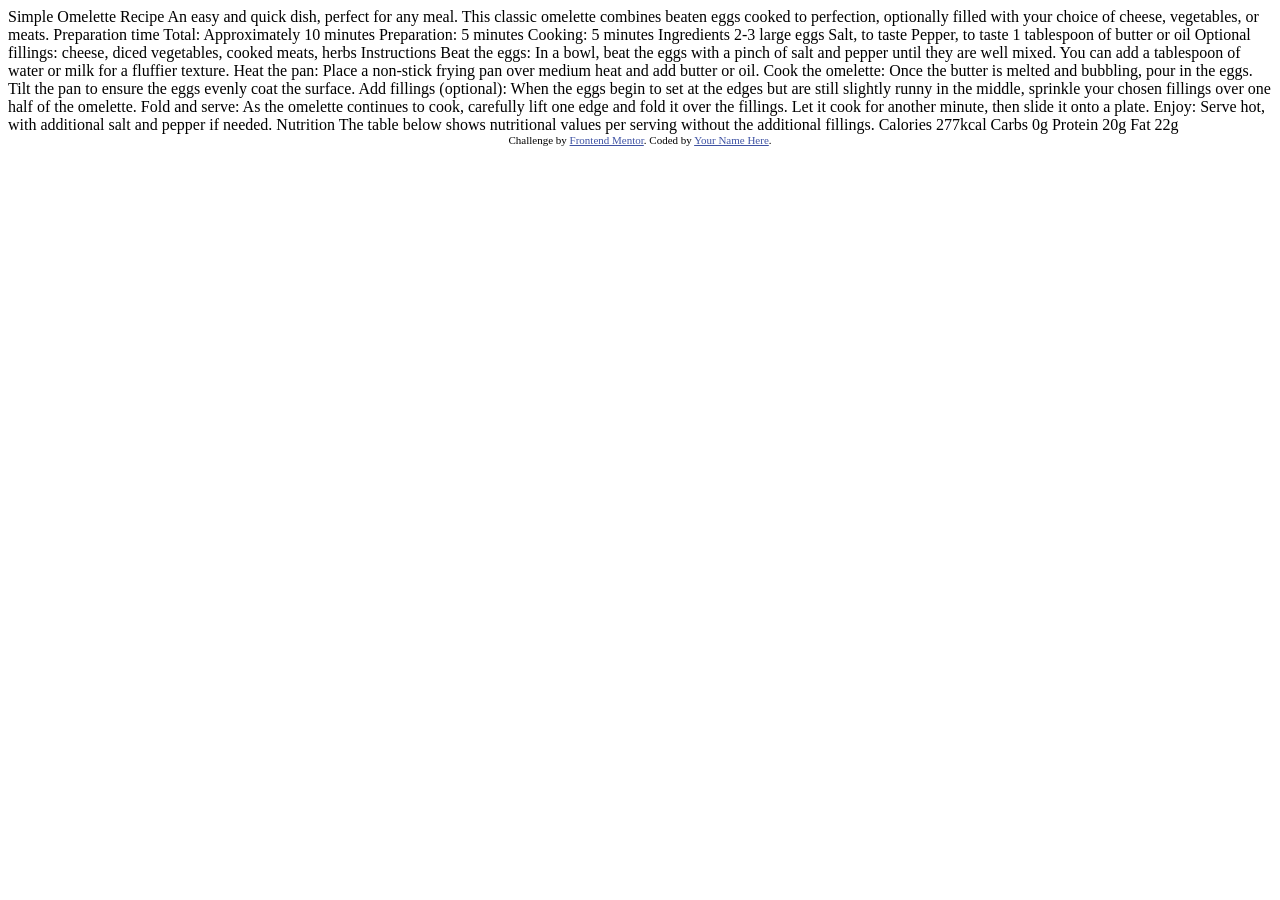
==== recipe-page-main/index.html @ 258cedab "att" ====
<!DOCTYPE html>
<html lang="en">
<head>
  <meta charset="UTF-8">
  <meta name="viewport" content="width=device-width, initial-scale=1.0"> <!-- displays site properly based on user's device -->

  <link rel="icon" type="image/png" sizes="32x32" href="./assets/images/favicon-32x32.png">
  
  <title>Frontend Mentor | Recipe page</title>

  <!-- Feel free to remove these styles or customise in your own stylesheet 👍 -->
  <style>
    .attribution { font-size: 0.6875rem; text-align: center; }
    .attribution a { color: hsl(228, 45%, 44%); }
  </style>
</head>
<body>

  Simple Omelette Recipe

  An easy and quick dish, perfect for any meal. This classic omelette combines beaten eggs cooked 
  to perfection, optionally filled with your choice of cheese, vegetables, or meats.

  Preparation time

  Total: Approximately 10 minutes
  Preparation: 5 minutes
  Cooking: 5 minutes

  Ingredients

  2-3 large eggs
  Salt, to taste
  Pepper, to taste
  1 tablespoon of butter or oil
  Optional fillings: cheese, diced vegetables, cooked meats, herbs

  Instructions

  Beat the eggs: In a bowl, beat the eggs with a pinch of salt and pepper until they are well mixed. 
  You can add a tablespoon of water or milk for a fluffier texture.

  Heat the pan: Place a non-stick frying pan over medium heat and add butter or oil.

  Cook the omelette: Once the butter is melted and bubbling, pour in the eggs. Tilt the pan to ensure 
  the eggs evenly coat the surface.

  Add fillings (optional): When the eggs begin to set at the edges but are still slightly runny in the 
  middle, sprinkle your chosen fillings over one half of the omelette.

  Fold and serve: As the omelette continues to cook, carefully lift one edge and fold it over the 
  fillings. Let it cook for another minute, then slide it onto a plate.

  Enjoy: Serve hot, with additional salt and pepper if needed.

  Nutrition

  The table below shows nutritional values per serving without the additional fillings.

  Calories
  277kcal

  Carbs
  0g

  Protein
  20g

  Fat
  22g
  
  <footer class="attribution">
    Challenge by <a href="https://www.frontendmentor.io?ref=challenge">Frontend Mentor</a>. 
    Coded by <a href="#">Your Name Here</a>.
  </footer>
</body>
</html>
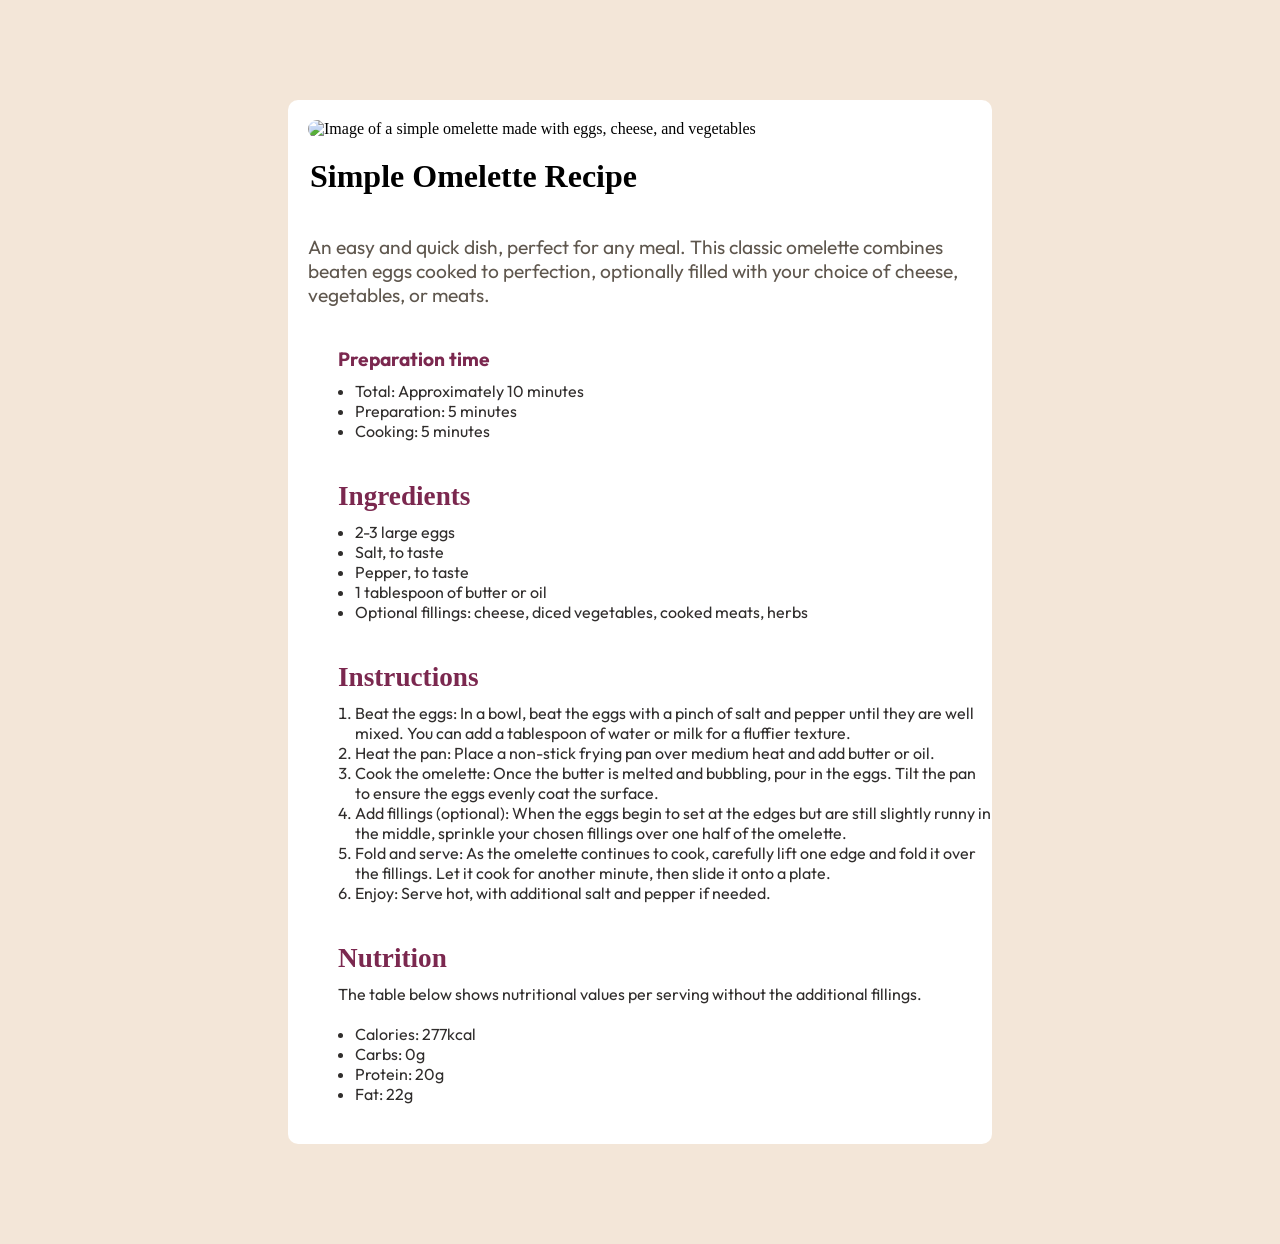
==== commit 719e7c38: "att" ====
--- a/recipe-page-main/index.html
+++ b/recipe-page-main/index.html
@@ -4,74 +4,80 @@
   <meta charset="UTF-8">
   <meta name="viewport" content="width=device-width, initial-scale=1.0"> <!-- displays site properly based on user's device -->
 
-  <link rel="icon" type="image/png" sizes="32x32" href="./assets/images/favicon-32x32.png">
+  <link 
+  rel="icon" 
+  type="image/png" 
+  sizes="32x32" 
+  href="./assets/images/favicon-32x32.png">
   
+  <link rel="preconnect" href="https://fonts.googleapis.com">
+  <link rel="preconnect" href="https://fonts.gstatic.com" crossorigin>
+  <link href="https://fonts.googleapis.com/css2?family=Outfit:wght@100..900&family=Young+Serif&display=swap" rel="stylesheet">
+
+  <link rel="stylesheet" href="./style.css">
+
   <title>Frontend Mentor | Recipe page</title>
 
-  <!-- Feel free to remove these styles or customise in your own stylesheet 👍 -->
-  <style>
-    .attribution { font-size: 0.6875rem; text-align: center; }
-    .attribution a { color: hsl(228, 45%, 44%); }
-  </style>
 </head>
+
 <body>
+<div class="card">
+  <img src="./assets/images/image-omelette.jpeg" alt="Image of a simple omelette made with eggs, cheese, and vegetables" class="card-image">
 
-  Simple Omelette Recipe
+  <h1 class="card-title"> Simple Omelette Recipe </h1>
 
-  An easy and quick dish, perfect for any meal. This classic omelette combines beaten eggs cooked 
-  to perfection, optionally filled with your choice of cheese, vegetables, or meats.
+  <p class="explanation">An easy and quick dish, perfect for any meal. This classic omelette combines beaten eggs cooked 
+  to perfection, optionally filled with your choice of cheese, vegetables, or meats.</p>
+  
+  <h3 class="preparation-title">Preparation time</h3>
+<ul class="preparation-list">
+  <li>Total: Approximately 10 minutes</li>
+  <li>Preparation: 5 minutes</li>
+  <li>Cooking: 5 minutes</li>
+</ul>
 
-  Preparation time
+  <h2>Ingredients</h2>
+  
+<ul class="ingredients-list">
+  <li>2-3 large eggs</li>
+  <li>Salt, to taste</li>
+  <li>Pepper, to taste</li>
+  <li>1 tablespoon of butter or oil</li>
+  <li>Optional fillings: cheese, diced vegetables, cooked meats, herbs</li>
+</ul>
 
-  Total: Approximately 10 minutes
-  Preparation: 5 minutes
-  Cooking: 5 minutes
+  <h2>Instructions</h2>
 
-  Ingredients
+  <ol class="instructions-list">
+  <li class="instruction">Beat the eggs: In a bowl, beat the eggs with a pinch of salt and pepper until they are well mixed. 
+  You can add a tablespoon of water or milk for a fluffier texture.</li>
 
-  2-3 large eggs
-  Salt, to taste
-  Pepper, to taste
-  1 tablespoon of butter or oil
-  Optional fillings: cheese, diced vegetables, cooked meats, herbs
+  <li class="instruction">Heat the pan: Place a non-stick frying pan over medium heat and add butter or oil.</li>
 
-  Instructions
+  <li class="instruction">Cook the omelette: Once the butter is melted and bubbling, pour in the eggs. Tilt the pan to ensure 
+  the eggs evenly coat the surface.</li>
 
-  Beat the eggs: In a bowl, beat the eggs with a pinch of salt and pepper until they are well mixed. 
-  You can add a tablespoon of water or milk for a fluffier texture.
+  <li class="instruction">Add fillings (optional): When the eggs begin to set at the edges but are still slightly runny in the 
+  middle, sprinkle your chosen fillings over one half of the omelette.</li>
 
-  Heat the pan: Place a non-stick frying pan over medium heat and add butter or oil.
+  <li class="instruction">Fold and serve: As the omelette continues to cook, carefully lift one edge and fold it over the 
+  fillings. Let it cook for another minute, then slide it onto a plate.</li>
 
-  Cook the omelette: Once the butter is melted and bubbling, pour in the eggs. Tilt the pan to ensure 
-  the eggs evenly coat the surface.
+  <li class="instruction"> Enjoy: Serve hot, with additional salt and pepper if needed.</li>
+</ol>
 
-  Add fillings (optional): When the eggs begin to set at the edges but are still slightly runny in the 
-  middle, sprinkle your chosen fillings over one half of the omelette.
+ <h2> Nutrition </h2>
 
-  Fold and serve: As the omelette continues to cook, carefully lift one edge and fold it over the 
-  fillings. Let it cook for another minute, then slide it onto a plate.
+  <p>The table below shows nutritional values per serving without the additional fillings.</p>
+<ul class="nutrition-list">
+  <li>Calories: 277kcal</li>
+  <li>Carbs: 0g</li>
+  <li>Protein: 20g</li>
+  <li>Fat: 22g</li>
 
-  Enjoy: Serve hot, with additional salt and pepper if needed.
-
-  Nutrition
-
-  The table below shows nutritional values per serving without the additional fillings.
-
-  Calories
-  277kcal
-
-  Carbs
-  0g
-
-  Protein
-  20g
-
-  Fat
-  22g
+</div>
+ 
   
-  <footer class="attribution">
-    Challenge by <a href="https://www.frontendmentor.io?ref=challenge">Frontend Mentor</a>. 
-    Coded by <a href="#">Your Name Here</a>.
-  </footer>
+  
 </body>
 </html>
--- a/recipe-page-main/style.css
+++ b/recipe-page-main/style.css
@@ -0,0 +1,114 @@
+* {
+  margin: 0;
+  padding: 0;
+}
+
+body {
+  background-color: hsl(30, 54%, 90%) ;
+}
+
+.card {
+  margin: 100px auto;
+  border-radius: 10px;
+  flex-direction: column;
+  background-color: hsl(0, 0%, 100%);
+  width: 55%;
+  height: auto;
+  border-radius: 10px;
+}
+
+
+.card-image {
+  max-width: 90%;
+  height: auto;
+  display: block;
+  justify-content: auto;
+  border-radius: 30px;
+  padding: 20px;
+    
+}   
+
+.card-title {
+    font-family: 'young-seriff';
+  font-size: 2rem;
+  font-weight: 700;
+  padding-left: 22px;
+  padding-bottom: 40px;
+}
+
+.explanation {
+    font-family: 'outfit';
+    color: hsl(30, 10%, 34%) ;
+  font-size: 1.2rem;
+  justify-content: center;
+  padding-left: 20px;
+  padding-right: 20px;
+  padding-bottom: 40px;
+}
+
+.preparation-title {
+  font-family: 'outfit';
+  color: hsl(332, 51%, 32%) ;
+  font-size: 1.2rem;
+  justify-content: center;
+  padding-left: 50px;
+  padding-bottom: 10px;
+}
+
+.preparation-list {
+  font-family: 'outfit';
+  color: hsl(24, 5%, 18%);
+  font-size: 1rem;
+  justify-content: center;
+  padding-left: 67px;
+  padding-bottom: 40px;
+}
+
+h2 {
+  font-family: 'young-seriff';
+  color: hsl(332, 51%, 32%) ;
+  font-size: 1.7rem;
+  justify-content: center;
+  padding-left: 50px;
+  padding-bottom: 10px;
+}
+
+.ingredients-list {
+  font-family: 'outfit';
+  color: hsl(24, 5%, 18%);
+  font-size: 1rem;
+  justify-content: center;
+  padding-left: 67px;
+  padding-bottom: 40px;
+}
+
+
+.instructions-list {
+  font-family: 'outfit';
+  color: hsl(24, 5%, 18%);
+  font-size: 1rem;
+  justify-content: center;
+  padding-left: 67px;
+  padding-bottom: 40px;
+}
+
+p {
+  font-family: 'outfit';
+  color: hsl(24, 5%, 18%);
+  font-size: 1rem;
+  justify-content: center;
+  padding-left: 50px;
+  padding-right: 20px;
+  padding-bottom: 20px;
+}
+
+
+.nutrition-list {
+  font-family: 'outfit';
+  color: hsl(24, 5%, 18%);
+  font-size: 1rem;
+  justify-content: center;
+  padding-left: 67px;
+  padding-bottom: 40px;
+}
+
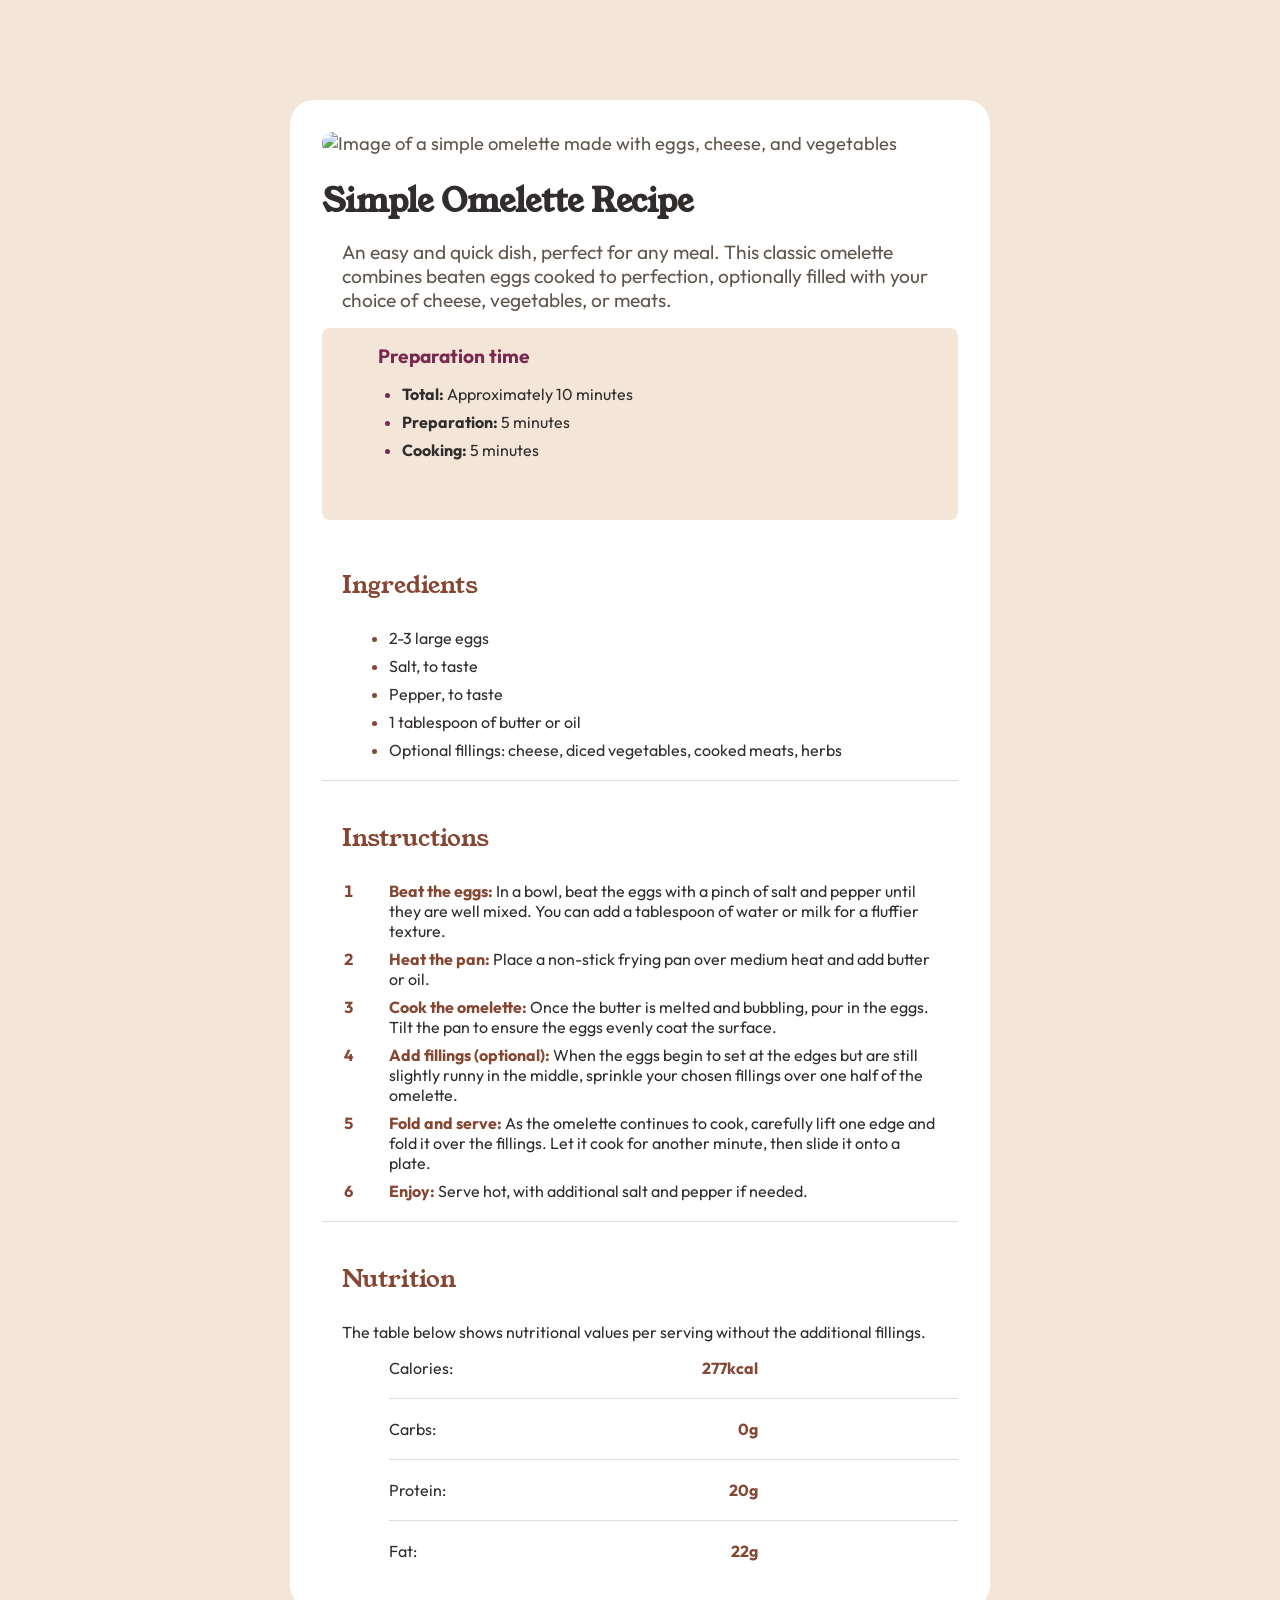
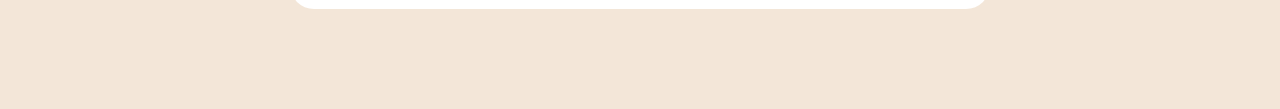
==== commit 2c8bb7d3: "att" ====
--- a/recipe-page-main/index.html
+++ b/recipe-page-main/index.html
@@ -10,9 +10,10 @@
   sizes="32x32" 
   href="./assets/images/favicon-32x32.png">
   
-  <link rel="preconnect" href="https://fonts.googleapis.com">
-  <link rel="preconnect" href="https://fonts.gstatic.com" crossorigin>
-  <link href="https://fonts.googleapis.com/css2?family=Outfit:wght@100..900&family=Young+Serif&display=swap" rel="stylesheet">
+<link rel="preconnect" href="https://fonts.googleapis.com">
+<link rel="preconnect" href="https://fonts.gstatic.com" crossorigin>
+<link href="https://fonts.googleapis.com/css2?family=Outfit:wght@100..900&family=Young+Serif&display=swap" rel="stylesheet">
+
 
   <link rel="stylesheet" href="./style.css">
 
@@ -24,17 +25,20 @@
 <div class="card">
   <img src="./assets/images/image-omelette.jpeg" alt="Image of a simple omelette made with eggs, cheese, and vegetables" class="card-image">
 
-  <h1 class="card-title"> Simple Omelette Recipe </h1>
+  <h1> Simple Omelette Recipe </h1>
 
   <p class="explanation">An easy and quick dish, perfect for any meal. This classic omelette combines beaten eggs cooked 
   to perfection, optionally filled with your choice of cheese, vegetables, or meats.</p>
-  
+ 
+<div class="preparation-container">
   <h3 class="preparation-title">Preparation time</h3>
-<ul class="preparation-list">
-  <li>Total: Approximately 10 minutes</li>
-  <li>Preparation: 5 minutes</li>
-  <li>Cooking: 5 minutes</li>
+  <ul class="preparation-list">
+  <li class="p-list-item"><strong>Total:
+</strong> Approximately 10 minutes</li>
+  <li class="p-list-item"><strong>Preparation:</strong> 5 minutes</li>
+  <li class="p-list-item"><strong>Cooking:</strong> 5 minutes</li>
 </ul>
+</div>
 
   <h2>Ingredients</h2>
   
@@ -46,38 +50,42 @@
   <li>Optional fillings: cheese, diced vegetables, cooked meats, herbs</li>
 </ul>
 
-  <h2>Instructions</h2>
+<hr>
+<h2>Instructions</h2>
 
   <ol class="instructions-list">
-  <li class="instruction">Beat the eggs: In a bowl, beat the eggs with a pinch of salt and pepper until they are well mixed. 
+  <li class="instruction"><strong>Beat the eggs:</strong> In a bowl, beat the eggs with a pinch of salt and pepper until they are well mixed. 
   You can add a tablespoon of water or milk for a fluffier texture.</li>
 
-  <li class="instruction">Heat the pan: Place a non-stick frying pan over medium heat and add butter or oil.</li>
+  <li class="instruction"><strong>Heat the pan:</strong> Place a non-stick frying pan over medium heat and add butter or oil.</li>
 
-  <li class="instruction">Cook the omelette: Once the butter is melted and bubbling, pour in the eggs. Tilt the pan to ensure 
+  <li class="instruction"><strong>Cook the omelette:</strong> Once the butter is melted and bubbling, pour in the eggs. Tilt the pan to ensure 
   the eggs evenly coat the surface.</li>
 
-  <li class="instruction">Add fillings (optional): When the eggs begin to set at the edges but are still slightly runny in the 
+  <li class="instruction"><strong>Add fillings (optional):</strong> When the eggs begin to set at the edges but are still slightly runny in the 
   middle, sprinkle your chosen fillings over one half of the omelette.</li>
 
-  <li class="instruction">Fold and serve: As the omelette continues to cook, carefully lift one edge and fold it over the 
+  <li class="instruction"><strong>Fold and serve:</strong> As the omelette continues to cook, carefully lift one edge and fold it over the 
   fillings. Let it cook for another minute, then slide it onto a plate.</li>
 
-  <li class="instruction"> Enjoy: Serve hot, with additional salt and pepper if needed.</li>
-</ol>
+  <li class="instruction"><strong>Enjoy:</strong> Serve hot, with additional salt and pepper if needed.</li>
+</ol> 
 
+
+<hr>
  <h2> Nutrition </h2>
 
   <p>The table below shows nutritional values per serving without the additional fillings.</p>
 <ul class="nutrition-list">
-  <li>Calories: 277kcal</li>
-  <li>Carbs: 0g</li>
-  <li>Protein: 20g</li>
-  <li>Fat: 22g</li>
+  <li>Calories: <strong>277kcal</strong></li>
+  <hr>
+  <li>Carbs: <strong>0g</strong></li>
+  <hr>
+  <li>Protein: <strong>20g</strong></li>
+  <hr>
+  <li>Fat: <strong>22g</strong></li>
 
 </div>
  
-  
-  
 </body>
 </html>
--- a/recipe-page-main/style.css
+++ b/recipe-page-main/style.css
@@ -1,114 +1,178 @@
-* {
-  margin: 0;
-  padding: 0;
+*{
+    border: 0;
+    margin: 0;
+    padding: 0;
+    box-sizing: border-box;
 }
 
 body {
+  display: flex;
   background-color: hsl(30, 54%, 90%) ;
 }
 
 .card {
+  max-width: 700px;
+  background-color:white;
+  padding: 32px;
   margin: 100px auto;
-  border-radius: 10px;
-  flex-direction: column;
-  background-color: hsl(0, 0%, 100%);
-  width: 55%;
-  height: auto;
-  border-radius: 10px;
+  border-radius: 1.5rem;
+  font-family: "Outfit";
+  font-size: 1.15rem;
+  color: hsl(30, 10%, 34%) ;
 }
 
 
 .card-image {
-  max-width: 90%;
+  width: 100%;
   height: auto;
-  display: block;
+  border-radius: 1.5rem;
+  display: flex;
   justify-content: auto;
-  border-radius: 30px;
-  padding: 20px;
-    
+  margin-bottom: 1.5rem;
 }   
 
-.card-title {
-    font-family: 'young-seriff';
-  font-size: 2rem;
-  font-weight: 700;
-  padding-left: 22px;
-  padding-bottom: 40px;
+hr {
+  border: 0;                
+  height: 1px;              
+  background-color: #ddd;   
+  margin: 20px 0;           
+}
+
+
+h1,h2 {
+  font-family:"Young Serif";
+  margin-bottom: 1rem;
+  font-size: 1.5rem;
+  justify-content: center;
+}
+
+h1{ 
+ font-size: 2rem;
+ font-weight: 600;
+ color: hsl(24, 5%, 18%) ;
+
+}
+
+h2 {
+  font-family: "Young Serif";
+  font-weight: 500;
+  color: hsl(14, 45%, 36%);
+  justify-content: center;
+  padding-top: 20px;
+  padding-left: 20px;
+  padding-bottom: 10px;
+}
+
+ul, ol, li, p{
+    margin-bottom: 0.5rem;
+    font-family: "Outfit";
+}
+
+ul, ol, p {
+    margin-bottom: 1rem;
 }
 
 .explanation {
-    font-family: 'outfit';
-    color: hsl(30, 10%, 34%) ;
+  font-family: "Outfit";
+  color: hsl(30, 10%, 34%) ;
   font-size: 1.2rem;
-  justify-content: center;
-  padding-left: 20px;
-  padding-right: 20px;
-  padding-bottom: 40px;
+}
+
+
+.preparation-container {
+  background-color: hsl(30, 54%, 90%);
+  padding: 1rem;
+  border-radius: 0.5rem;
+  display: flex;
+  flex-direction: column;
+  margin-bottom: 1.5em;
+  
 }
 
 .preparation-title {
-  font-family: 'outfit';
   color: hsl(332, 51%, 32%) ;
+  padding-left: 2.5rem;
+  margin-bottom: 1rem;
   font-size: 1.2rem;
-  justify-content: center;
-  padding-left: 50px;
-  padding-bottom: 10px;
 }
 
 .preparation-list {
-  font-family: 'outfit';
+  color: hsl(24, 5%, 18%);
+  font-size: 1rem;
+  padding-left: 4rem;
+  padding-bottom: 20px;
+}
+
+.preparation-list li::marker {
+  color: hsl(332, 51%, 32%) ;
+
+}
+
+li::marker{
+    color: hsl(14, 45%, 36%);
+ ;
+    
+}
+
+ol li::marker {
+  font-weight: bold;
+  color: hsl(14, 45%, 36%);
+
+  content: counter(list-item) "            ";   "
+
+}
+
+.instructions-list strong {
+  color: hsl(14, 45%, 36%);
+}
+
+
+.ingredients-list {
+  font-family: "Outfit";
   color: hsl(24, 5%, 18%);
   font-size: 1rem;
   justify-content: center;
   padding-left: 67px;
-  padding-bottom: 40px;
 }
 
-h2 {
-  font-family: 'young-seriff';
-  color: hsl(332, 51%, 32%) ;
-  font-size: 1.7rem;
-  justify-content: center;
-  padding-left: 50px;
-  padding-bottom: 10px;
-}
 
-.ingredients-list {
-  font-family: 'outfit';
+.instructions-list {
+  font-family: "Outfit";
   color: hsl(24, 5%, 18%);
   font-size: 1rem;
   justify-content: center;
   padding-left: 67px;
-  padding-bottom: 40px;
+  padding-right: 20px;
 }
 
 
-.instructions-list {
-  font-family: 'outfit';
+p {
+  font-family: "Outfit";
+  color: hsl(24, 5%, 18%);
+  font-size: 1rem;
+  justify-content: center;
+  padding-left: 20px;
+  padding-right: 20px;
+}
+
+
+.nutrition-list {
+  font-family: "Outfit";
   color: hsl(24, 5%, 18%);
   font-size: 1rem;
   justify-content: center;
   padding-left: 67px;
-  padding-bottom: 40px;
 }
 
-p {
-  font-family: 'outfit';
-  color: hsl(24, 5%, 18%);
-  font-size: 1rem;
-  justify-content: center;
-  padding-left: 50px;
-  padding-right: 20px;
-  padding-bottom: 20px;
+.nutrition-list strong{
+ color: hsl(14, 45%, 36%);
+
 }
 
+.nutrition-list li {
+  display:flex;
+  justify-content: space-between;
+  list-style-type: none;
+  padding-right: 200px;
 
-.nutrition-list {
-  font-family: 'outfit';
-  color: hsl(24, 5%, 18%);
-  font-size: 1rem;
-  justify-content: center;
-  padding-left: 67px;
-  padding-bottom: 40px;
-}
-
+}
